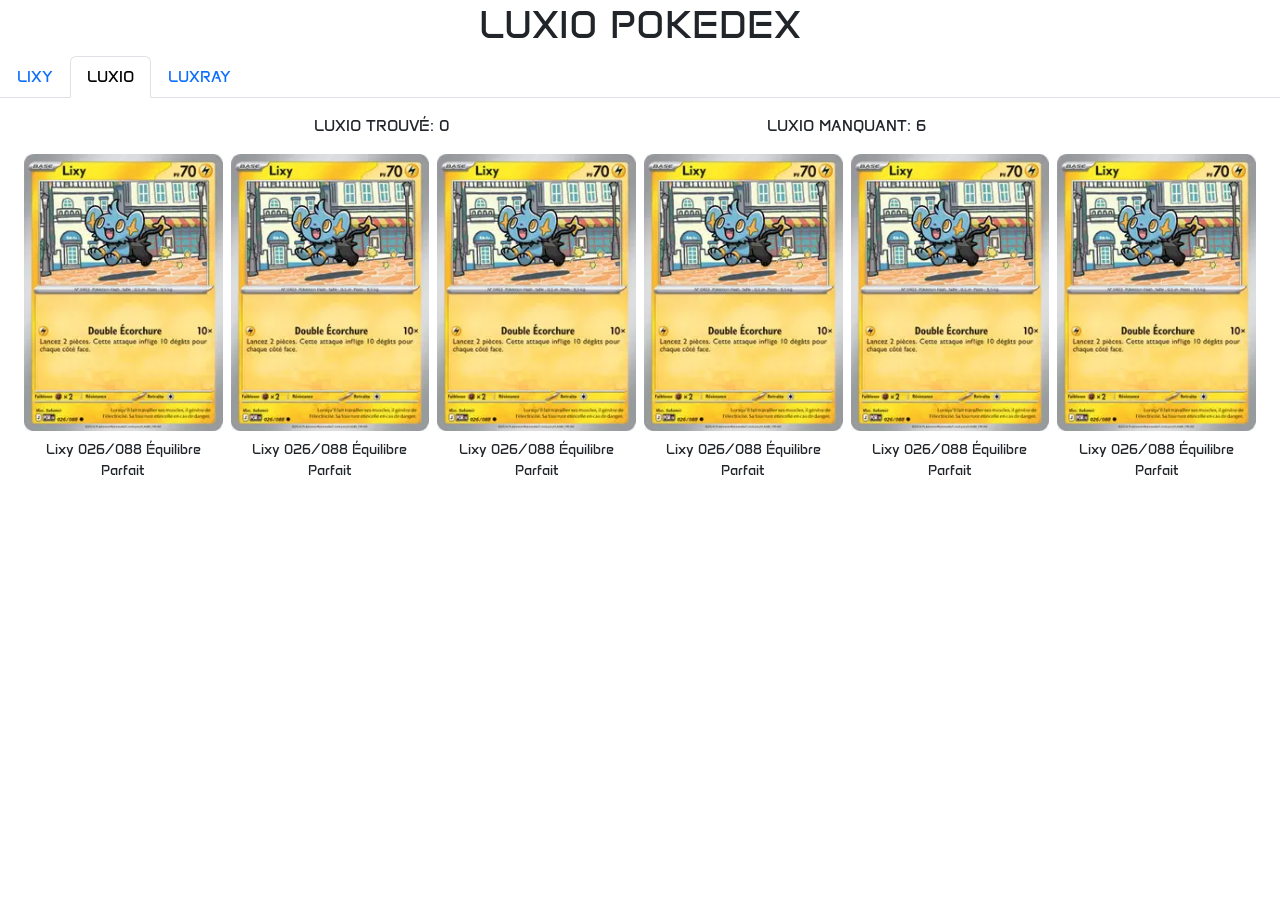
==== Luxio.html @ efff01df "police good" ====
<!DOCTYPE html>
<html lang="fr">
<head>
    <meta charset="UTF-8">
    <meta name="viewport" content="width=device-width, initial-scale=1.0">
    <meta name="author" content="Binand-Leprand Justin" />
    <link
      href="https://cdn.jsdelivr.net/npm/bootstrap@5.3.3/dist/css/bootstrap.min.css"
      rel="stylesheet"
      crossorigin="anonymous"
    />
    <link
      rel="stylesheet"
      href="https://cdn.jsdelivr.net/npm/bootstrap-icons@1.11.3/font/bootstrap-icons.min.css"
    />
    <link rel="preconnect" href="https://fonts.googleapis.com">
    <link rel="preconnect" href="https://fonts.gstatic.com" crossorigin>
    <link href="https://fonts.googleapis.com/css2?family=Anta&display=swap" rel="stylesheet">
    <link rel="stylesheet" href="css/style.css" />
    <link rel="icon" type="image/x-icon" href="img/rapide ball.ico" />
    <link rel="apple-touch-icon" href="img/rapide ball.ico" />
    <link rel="manifest" href="manifest.json" />
    <title>Luxray/Luxio/Lixy</title>
    <script src="script/main.js" defer></script>
</head>
<body>
    <header class="container text-center">
      <div class="row g-0">
        <div class="col-12">
          <h1>LUXIO POKEDEX</h1>
        </div>
      </div>
    </header>
    <nav>
      <ul class="nav nav-tabs">
        <li class="nav-item">
          <a class="nav-link" href="index.html">LIXY</a>
        </li>
        <li class="nav-item">
          <a class="nav-link active" aria-current="page" href="Luxio.html">LUXIO</a>
        </li>
        <li class="nav-item">
          <a class="nav-link" href="luxray.html">LUXRAY</a>
        </li>
      </ul>
    </nav>
    <main class="container-fluid text-center m-0">
      <div class="row g-2 m-2">
        <div class="col-1">

        </div>
        <div class="col-5">
          LUXIO TROUVÉ: <span id="card-counter-found">0</span>
        </div>
        <div class="col-4">
          LUXIO MANQUANT: <span id="card-counter-missing">0</span>
        </div>
        <div class="col-2">

        </div>
      </div>
      <div class="row g-2 m-2">
        <div class="col-6 col-lg-2">
          <div class="card-select" data-id="card-1">
            <input type="checkbox" class="card-checkbox">
            <div class="card h-100 border-0">
              <img src="img/lixy2688.webp" class="card-img-top" alt="26/88">
              <div class="card-body p-2">
                <p class="card-text small mb-0">Lixy 026/088 Équilibre Parfait</p>
              </div>
            </div>
            <div class="card-overlay">
              <i class="bi bi-check-circle-fill"></i>
            </div>
          </div>
        </div>
        <div class="col-6 col-lg-2">
          <div class="card-select" data-id="card-2">
            <input type="checkbox" class="card-checkbox">
            <div class="card h-100 border-0">
              <img src="img/lixy2688.webp" class="card-img-top" alt="26/88">
              <div class="card-body p-2">
                <p class="card-text small mb-0">Lixy 026/088 Équilibre Parfait</p>
              </div>
            </div>
            <div class="card-overlay">
              <i class="bi bi-check-circle-fill"></i>
            </div>
          </div>
        </div>
        <div class="col-6 col-lg-2">
          <div class="card-select" data-id="card-3">
            <input type="checkbox" class="card-checkbox">
            <div class="card h-100 border-0">
              <img src="img/lixy2688.webp" class="card-img-top" alt="26/88">
              <div class="card-body p-2">
                <p class="card-text small mb-0">Lixy 026/088 Équilibre Parfait</p>
              </div>
            </div>
            <div class="card-overlay">
              <i class="bi bi-check-circle-fill"></i>
            </div>
          </div>
        </div>
        <div class="col-6 col-lg-2">
          <div class="card-select" data-id="card-4">
            <input type="checkbox" class="card-checkbox">
            <div class="card h-100 border-0">
              <img src="img/lixy2688.webp" class="card-img-top" alt="26/88">
              <div class="card-body p-2">
                <p class="card-text small mb-0">Lixy 026/088 Équilibre Parfait</p>
              </div>
            </div>
            <div class="card-overlay">
              <i class="bi bi-check-circle-fill"></i>
            </div>
          </div>
        </div>
        <div class="col-6 col-lg-2">
          <div class="card-select" data-id="card-5">
            <input type="checkbox" class="card-checkbox">
            <div class="card h-100 border-0">
              <img src="img/lixy2688.webp" class="card-img-top" alt="26/88">
              <div class="card-body p-2">
                <p class="card-text small mb-0">Lixy 026/088 Équilibre Parfait</p>
              </div>
            </div>
            <div class="card-overlay">
              <i class="bi bi-check-circle-fill"></i>
            </div>
          </div>
        </div>
        <div class="col-6 col-lg-2">
          <div class="card-select" data-id="card-6">
            <input type="checkbox" class="card-checkbox">
            <div class="card h-100 border-0">
              <img src="img/lixy2688.webp" class="card-img-top" alt="26/88">
              <div class="card-body p-2">
                <p class="card-text small mb-0">Lixy 026/088 Équilibre Parfait</p>
              </div>
            </div>
            <div class="card-overlay">
              <i class="bi bi-check-circle-fill"></i>
            </div>
          </div>
        </div>
      </div>

    </main>
    <footer>

    </footer>
</body>
</html>
---- css/style.css ----
body {
    user-select: none;
    -webkit-user-select: none; /* Chrome, Safari */
    -moz-user-select: none;    /* Firefox */
    -ms-user-select: none;     /* Ancien Edge */
    font-family: "Anta", sans-serif;
    font-style: normal;
}
.card-select {
    position: relative;
    cursor: pointer;
}
.card-select .card-overlay {
    position: absolute;
    inset: 0;
    background-color: rgba(25, 135, 84, 0.55); /* vert bootstrap "success" */
    opacity: 0;
    pointer-events: none;
    transition: opacity 0.15s ease-in-out;
    display: flex;
    align-items: center;
    justify-content: center;
    border-radius: 12px;
}
.card-select .card-overlay i {
    font-size: 2.5rem;
    color: #fff;
}
.card-select input[type="checkbox"] {
  opacity: 0;
  position: absolute;
  top: 0;
  right: 0;
  width: 100%;
  height: 100%;
  margin: 0;
  z-index: 2;
}
.card-select.checked .card-overlay {
    opacity: 1;
}
.card-select.checked .card {
    border: 2px solid #198754;
}
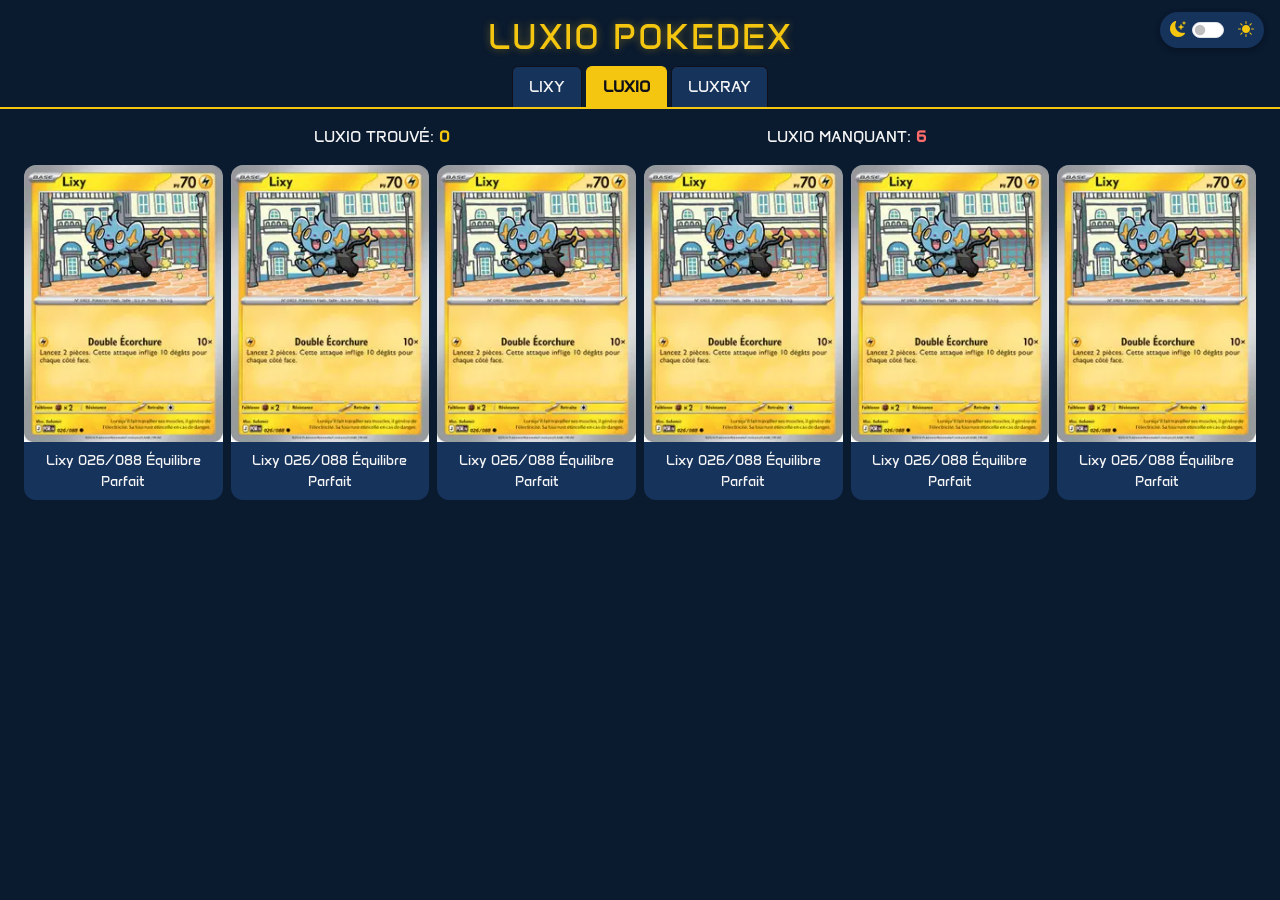
==== commit 2b125c8c: "thme fait" ====
--- a/Luxio.html
+++ b/Luxio.html
@@ -24,6 +24,13 @@
     <script src="script/main.js" defer></script>
 </head>
 <body>
+     <div class="theme-toggle">
+      <i class="bi bi-moon-stars-fill"></i>
+      <div class="form-check form-switch mb-0">
+        <input class="form-check-input" type="checkbox" role="switch" id="theme-switch">
+      </div>
+      <i class="bi bi-sun-fill"></i>
+    </div>
     <header class="container text-center">
       <div class="row g-0">
         <div class="col-12">
--- a/css/style.css
+++ b/css/style.css
@@ -41,4 +41,128 @@
 }
 .card-select.checked .card {
     border: 2px solid #198754;
-}+}
+
+/* ===== Thème SOMBRE (Luxray) — appliqué par défaut ===== */
+:root {
+  --theme-fond: #0a1a2f;          /* fond, bleu nuit très sombre */
+  --theme-carte: #16335c;         /* bleu du pelage */
+  --theme-accent: #10101a;        /* rayures noires */
+  --theme-jaune: #f4c60f;         /* éclair / accents électriques */
+  --theme-jaune-clair: #ffe066;   /* survol / highlight */
+  --theme-texte: #f5f5f5;         /* texte clair sur fond sombre */
+  transition: background-color 0.2s, color 0.2s;
+}
+
+/* ===== Thème CLAIR (Lixy) — activé via body.light-theme ===== */
+body.light-theme {
+  --theme-fond: #cdeaf9;          /* bleu ciel clair */
+  --theme-carte: #7ec8ea;         /* bleu moyen (pelage Lixy) */
+  --theme-accent: #16335c;        /* bleu foncé pour les bordures/accents */
+  --theme-jaune: #e0ac00;         /* jaune un peu plus foncé pour rester lisible sur clair */
+  --theme-jaune-clair: #ffd94a;
+  --theme-texte: #10101a;         /* texte foncé sur fond clair */
+}
+
+/* ===== Fond général ===== */
+body {
+  background-color: var(--theme-fond);
+  color: var(--theme-texte);
+  min-height: 100vh;
+}
+
+/* ===== En-tête ===== */
+header h1 {
+  color: var(--theme-jaune);
+  font-size: 2.2rem;
+  letter-spacing: 2px;
+  text-shadow: 0 0 8px rgba(244, 198, 15, 0.4);
+  padding-top: 1rem;
+}
+
+/* ===== Navigation (onglets) ===== */
+.nav-tabs {
+  border-bottom: 2px solid var(--theme-jaune);
+  justify-content: center;
+}
+
+.nav-tabs .nav-link {
+  color: var(--theme-texte);
+  background-color: var(--theme-carte);
+  border: 1px solid var(--theme-accent);
+  border-bottom: none;
+  margin: 0 2px;
+  transition: background-color 0.2s, color 0.2s;
+}
+
+.nav-tabs .nav-link:hover {
+  background-color: var(--theme-jaune-clair);
+  color: var(--theme-accent);
+}
+
+.nav-tabs .nav-link.active {
+  background-color: var(--theme-jaune);
+  color: var(--theme-accent);
+  font-weight: bold;
+  border-color: var(--theme-jaune);
+}
+
+/* ===== Compteurs "Trouvé / Manquant" ===== */
+#card-counter-found {
+  color: var(--theme-jaune);
+  font-weight: bold;
+}
+
+#card-counter-missing {
+  color: #ff6b6b;
+  font-weight: bold;
+}
+
+/* ===== Cartes ===== */
+.card {
+  background-color: var(--theme-carte);
+  color: var(--theme-texte);
+  border-radius: 12px;
+  overflow: hidden;
+}
+
+.card-text {
+  color: var(--theme-texte);
+}
+
+/* ===== Pied de page ===== */
+footer {
+  color: var(--theme-texte);
+  opacity: 0.7;
+  padding: 1rem;
+  text-align: center;
+}
+
+/* ===== Interrupteur thème clair/sombre (haut à droite) ===== */
+.theme-toggle {
+  position: fixed;
+  top: 12px;
+  right: 16px;
+  z-index: 1000;
+  display: flex;
+  align-items: center;
+  gap: 6px;
+  background-color: var(--theme-carte);
+  padding: 6px 10px;
+  border-radius: 20px;
+  box-shadow: 0 2px 6px rgba(0, 0, 0, 0.3);
+}
+
+.theme-toggle i {
+  color: var(--theme-jaune);
+  font-size: 1rem;
+}
+
+.theme-toggle .form-check-input {
+  cursor: pointer;
+}
+
+.theme-toggle .form-check-input:checked {
+  background-color: var(--theme-jaune);
+  border-color: var(--theme-jaune);
+}
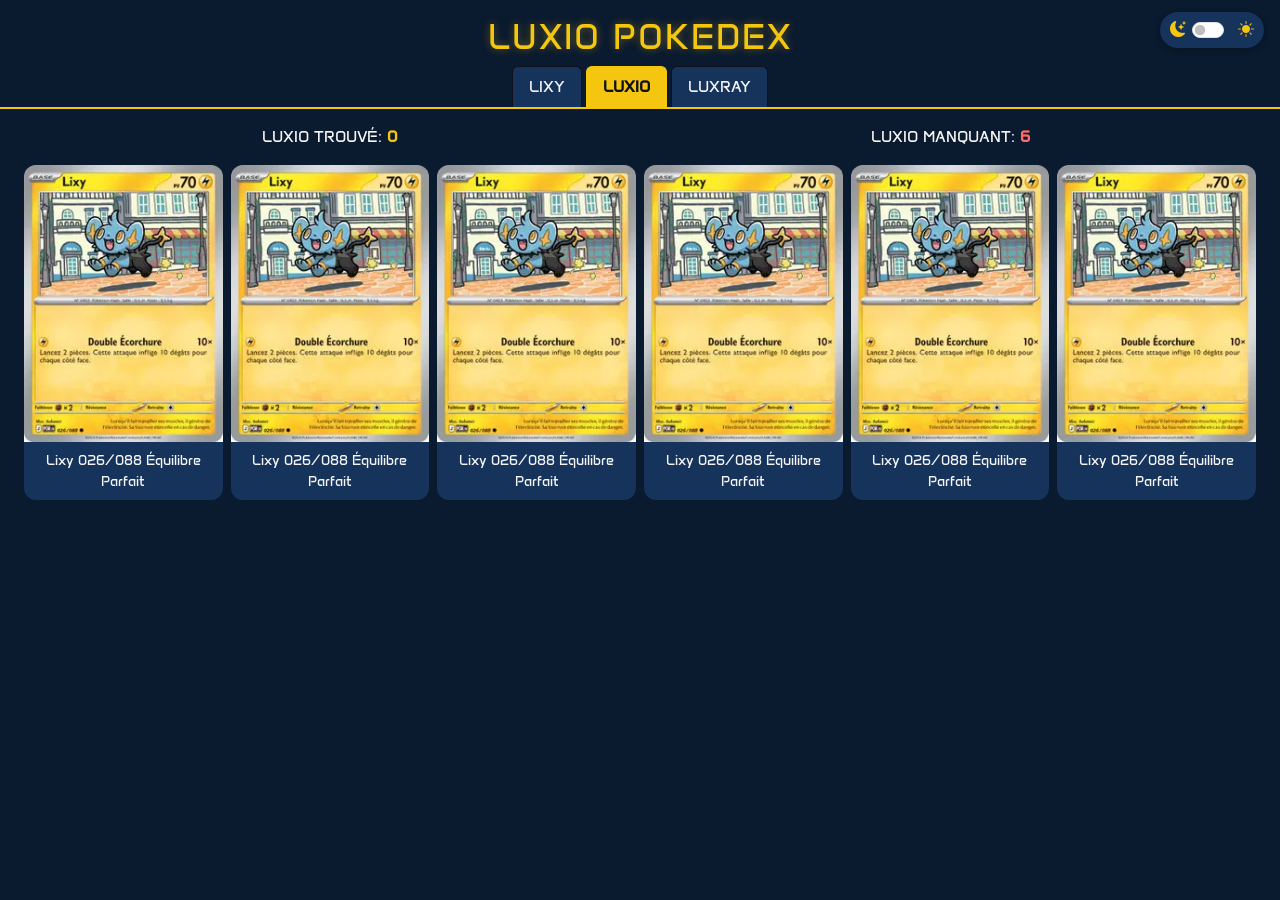
==== commit 6a651dcf: "label" ====
--- a/Luxio.html
+++ b/Luxio.html
@@ -34,7 +34,7 @@
     <header class="container text-center">
       <div class="row g-0">
         <div class="col-12">
-          <h1>LUXIO POKEDEX</h1>
+          <h1><span class="title-part">LUXIO</span> POKEDEX</h1>
         </div>
       </div>
     </header>
@@ -53,17 +53,11 @@
     </nav>
     <main class="container-fluid text-center m-0">
       <div class="row g-2 m-2">
-        <div class="col-1">
-
+        <div class="col-6">
+          <span class="counter-label">LUXIO</span> TROUVÉ: <span id="card-counter-found">0</span>
         </div>
-        <div class="col-5">
-          LUXIO TROUVÉ: <span id="card-counter-found">0</span>
-        </div>
-        <div class="col-4">
-          LUXIO MANQUANT: <span id="card-counter-missing">0</span>
-        </div>
-        <div class="col-2">
-
+        <div class="col-6">
+          <span class="counter-label">LUXIO</span> MANQUANT: <span id="card-counter-missing">0</span>
         </div>
       </div>
       <div class="row g-2 m-2">
--- a/css/style.css
+++ b/css/style.css
@@ -140,7 +140,7 @@
 
 /* ===== Interrupteur thème clair/sombre (haut à droite) ===== */
 .theme-toggle {
-  position: fixed;
+  position: absolute;
   top: 12px;
   right: 16px;
   z-index: 1000;
@@ -166,3 +166,24 @@
   background-color: var(--theme-jaune);
   border-color: var(--theme-jaune);
 }
+@media (max-width: 576px) {
+  .title-part {
+    display: block;
+  }
+
+  .theme-toggle {
+    padding: 4px 8px;
+    gap: 4px;
+    top: 8px;
+    right: 8px;
+  }
+
+  .theme-toggle i {
+    font-size: 0.8rem;
+  }
+
+  .theme-toggle .form-check-input {
+    width: 1.8em;
+    height: 1em;
+  }
+}
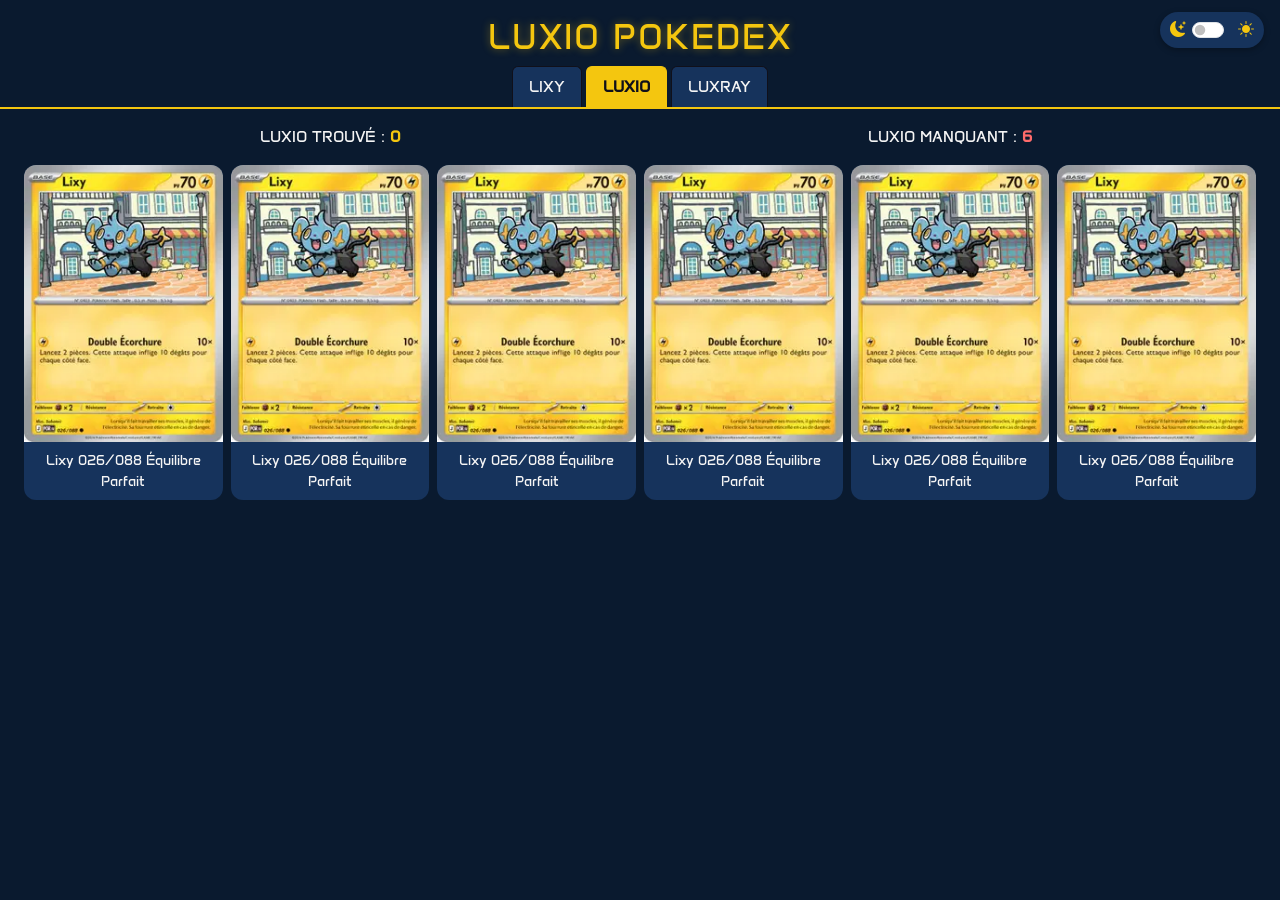
==== commit 726d41d0: "test" ====
--- a/Luxio.html
+++ b/Luxio.html
@@ -54,10 +54,14 @@
     <main class="container-fluid text-center m-0">
       <div class="row g-2 m-2">
         <div class="col-6">
-          <span class="counter-label">LUXIO</span> TROUVÉ: <span id="card-counter-found">0</span>
+          <span class="counter-label">LUXIO</span>
+          <span class="counter-label">TROUVÉ :</span>
+          <span id="card-counter-found">0</span>
         </div>
         <div class="col-6">
-          <span class="counter-label">LUXIO</span> MANQUANT: <span id="card-counter-missing">0</span>
+          <span class="counter-label">LUXIO</span>
+          <span class="counter-label">MANQUANT :</span>
+          <span id="card-counter-missing">0</span>
         </div>
       </div>
       <div class="row g-2 m-2">
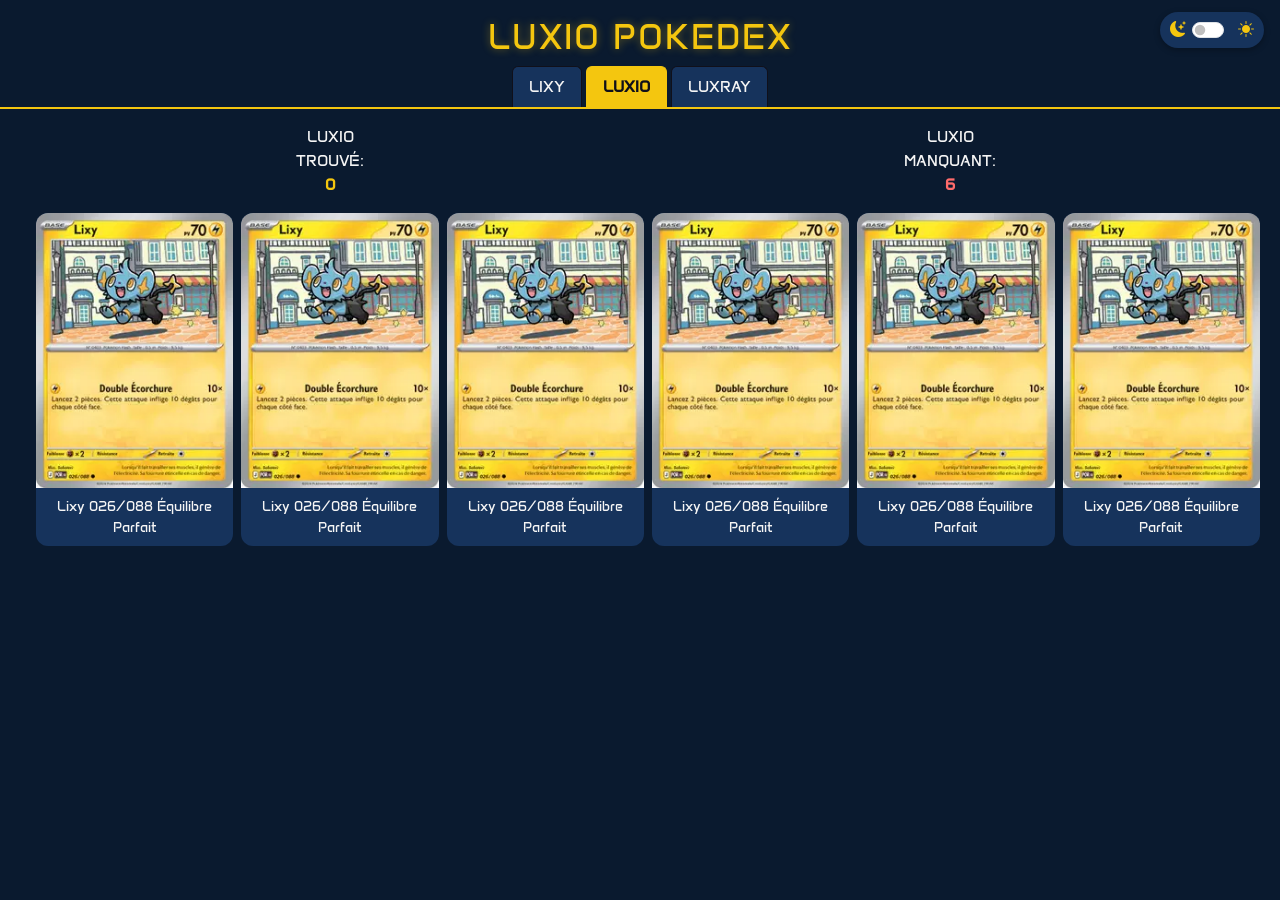
==== commit d894f300: "hfg" ====
--- a/Luxio.html
+++ b/Luxio.html
@@ -54,16 +54,11 @@
     <main class="container-fluid text-center m-0">
       <div class="row g-2 m-2">
         <div class="col-6">
-          <span class="counter-label">LUXIO</span>
-          <span class="counter-label">TROUVÉ :</span>
-          <span id="card-counter-found">0</span>
+          LUXIO<br>TROUVÉ:<br><span id="card-counter-found">0</span>
         </div>
         <div class="col-6">
-          <span class="counter-label">LUXIO</span>
-          <span class="counter-label">MANQUANT :</span>
-          <span id="card-counter-missing">0</span>
+          LUXIO<br>MANQUANT:<br><span id="card-counter-missing">0</span>
         </div>
-      </div>
       <div class="row g-2 m-2">
         <div class="col-6 col-lg-2">
           <div class="card-select" data-id="card-1">
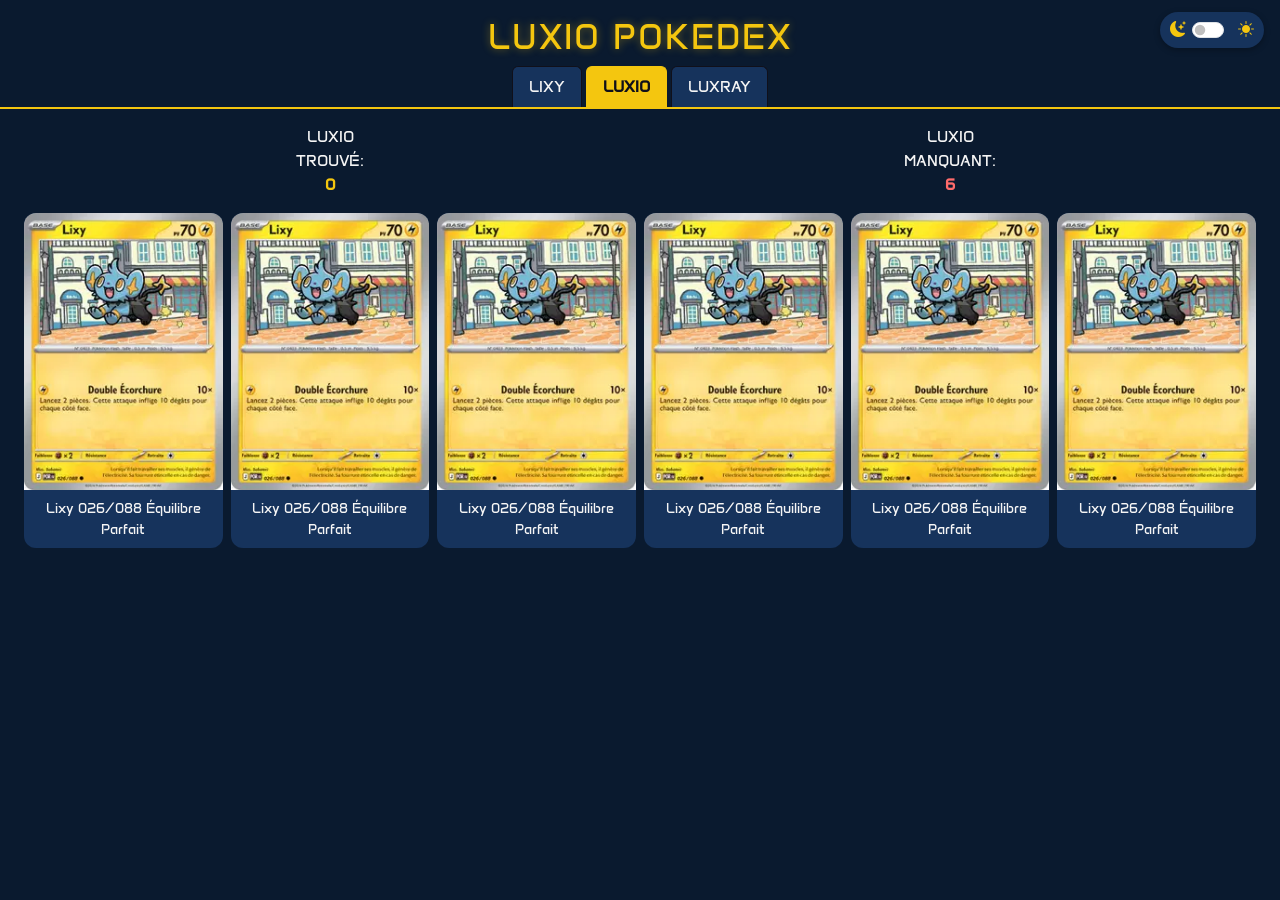
==== commit bfbd30f2: "div pb" ====
--- a/Luxio.html
+++ b/Luxio.html
@@ -59,6 +59,7 @@
         <div class="col-6">
           LUXIO<br>MANQUANT:<br><span id="card-counter-missing">0</span>
         </div>
+      </div>
       <div class="row g-2 m-2">
         <div class="col-6 col-lg-2">
           <div class="card-select" data-id="card-1">
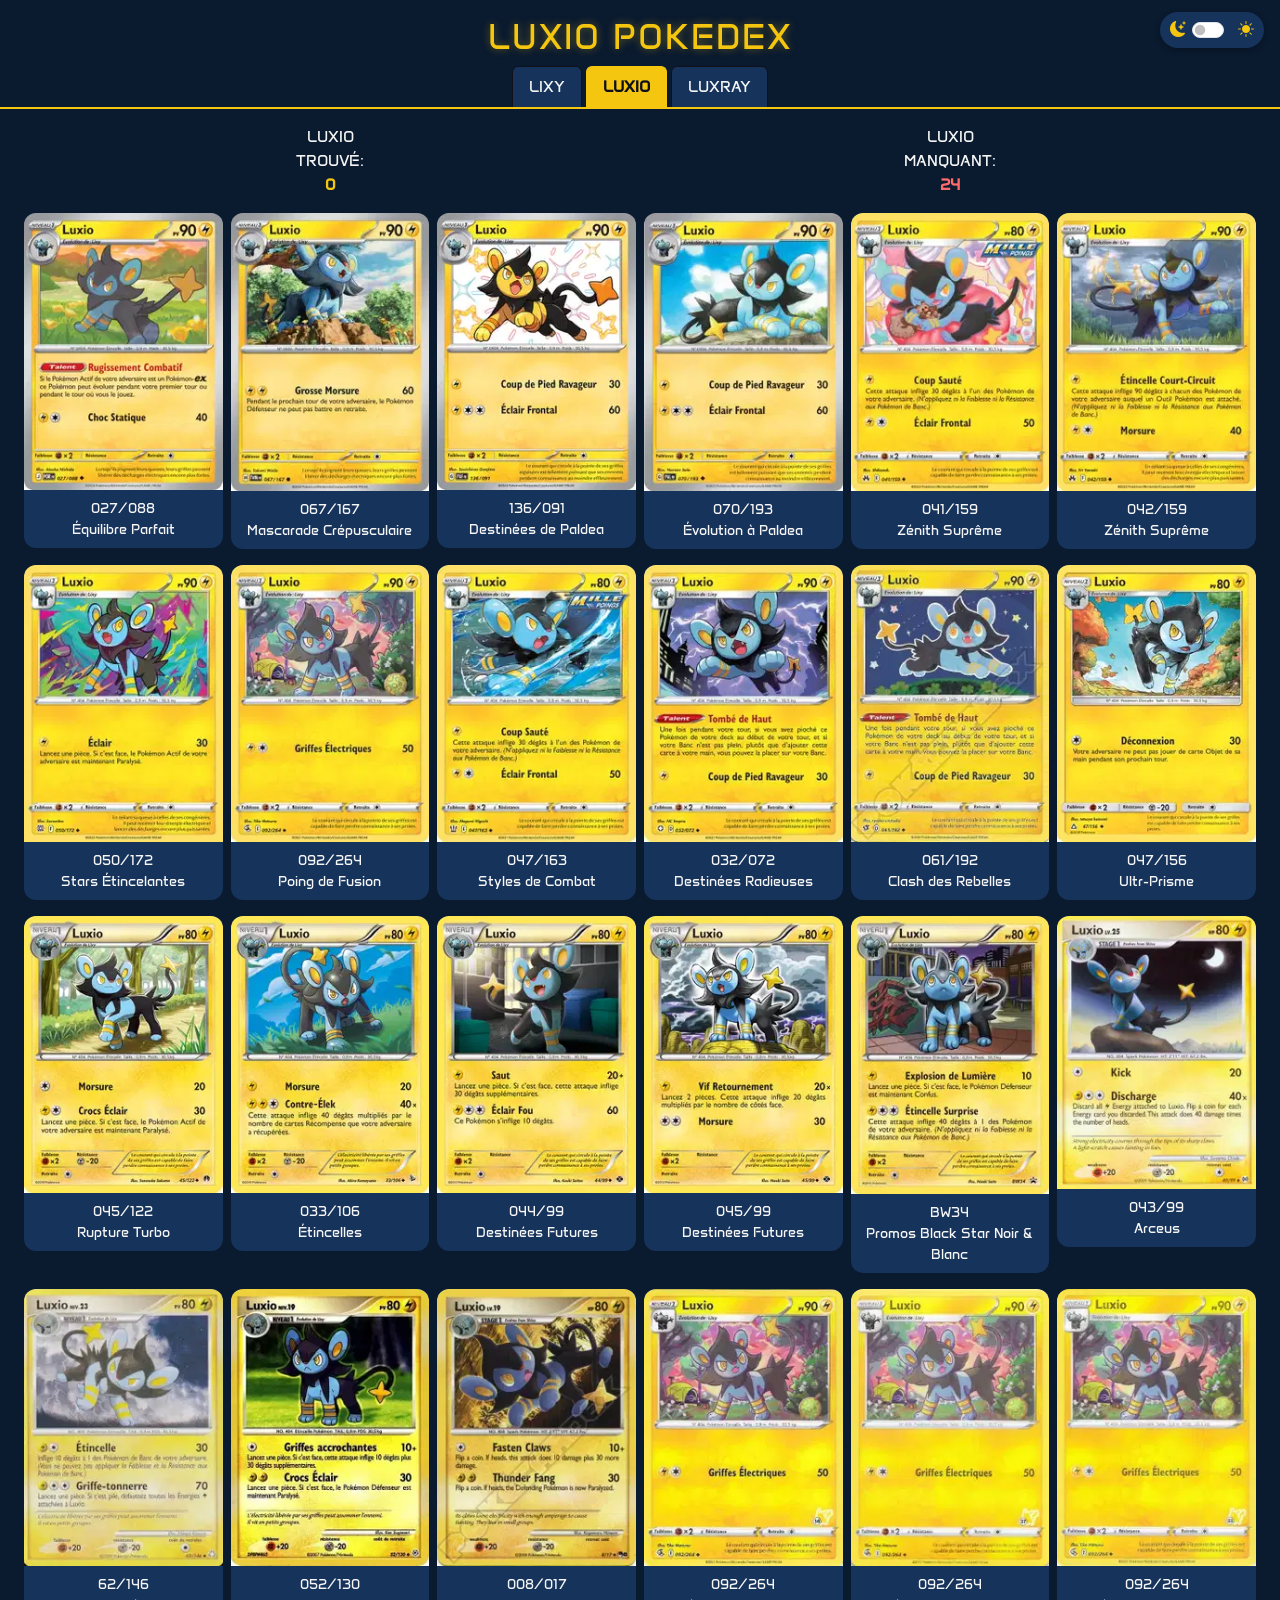
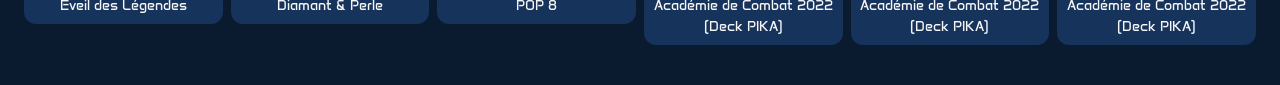
==== commit a4658e46: "luxio good" ====
--- a/Luxio.html
+++ b/Luxio.html
@@ -65,9 +65,9 @@
           <div class="card-select" data-id="card-1">
             <input type="checkbox" class="card-checkbox">
             <div class="card h-100 border-0">
-              <img src="img/lixy2688.webp" class="card-img-top" alt="26/88">
-              <div class="card-body p-2">
-                <p class="card-text small mb-0">Lixy 026/088 Équilibre Parfait</p>
+              <img src="img/27x.webp" class="card-img-top" alt="26/88">
+              <div class="card-body p-2">
+                <p class="card-text small mb-0"> 027/088 <br> Équilibre Parfait</p>
               </div>
             </div>
             <div class="card-overlay">
@@ -79,9 +79,9 @@
           <div class="card-select" data-id="card-2">
             <input type="checkbox" class="card-checkbox">
             <div class="card h-100 border-0">
-              <img src="img/lixy2688.webp" class="card-img-top" alt="26/88">
-              <div class="card-body p-2">
-                <p class="card-text small mb-0">Lixy 026/088 Équilibre Parfait</p>
+              <img src="img/67x.webp" class="card-img-top" alt="26/88">
+              <div class="card-body p-2">
+                <p class="card-text small mb-0"> 067/167 <br> Mascarade Crépusculaire</p>
               </div>
             </div>
             <div class="card-overlay">
@@ -93,9 +93,9 @@
           <div class="card-select" data-id="card-3">
             <input type="checkbox" class="card-checkbox">
             <div class="card h-100 border-0">
-              <img src="img/lixy2688.webp" class="card-img-top" alt="26/88">
-              <div class="card-body p-2">
-                <p class="card-text small mb-0">Lixy 026/088 Équilibre Parfait</p>
+              <img src="img/136x.webp" class="card-img-top" alt="26/88">
+              <div class="card-body p-2">
+                <p class="card-text small mb-0"> 136/091 <br> Destinées de Paldea</p>
               </div>
             </div>
             <div class="card-overlay">
@@ -107,9 +107,9 @@
           <div class="card-select" data-id="card-4">
             <input type="checkbox" class="card-checkbox">
             <div class="card h-100 border-0">
-              <img src="img/lixy2688.webp" class="card-img-top" alt="26/88">
-              <div class="card-body p-2">
-                <p class="card-text small mb-0">Lixy 026/088 Équilibre Parfait</p>
+              <img src="img/70x.webp" class="card-img-top" alt="26/88">
+              <div class="card-body p-2">
+                <p class="card-text small mb-0"> 070/193 <br> Évolution à Paldea</p>
               </div>
             </div>
             <div class="card-overlay">
@@ -121,9 +121,9 @@
           <div class="card-select" data-id="card-5">
             <input type="checkbox" class="card-checkbox">
             <div class="card h-100 border-0">
-              <img src="img/lixy2688.webp" class="card-img-top" alt="26/88">
-              <div class="card-body p-2">
-                <p class="card-text small mb-0">Lixy 026/088 Équilibre Parfait</p>
+              <img src="img/41x.webp" class="card-img-top" alt="26/88">
+              <div class="card-body p-2">
+                <p class="card-text small mb-0"> 041/159 <br> Zénith Suprême</p>
               </div>
             </div>
             <div class="card-overlay">
@@ -135,18 +135,275 @@
           <div class="card-select" data-id="card-6">
             <input type="checkbox" class="card-checkbox">
             <div class="card h-100 border-0">
-              <img src="img/lixy2688.webp" class="card-img-top" alt="26/88">
-              <div class="card-body p-2">
-                <p class="card-text small mb-0">Lixy 026/088 Équilibre Parfait</p>
-              </div>
-            </div>
-            <div class="card-overlay">
-              <i class="bi bi-check-circle-fill"></i>
-            </div>
-          </div>
-        </div>
-      </div>
-
+              <img src="img/42x.webp" class="card-img-top" alt="26/88">
+              <div class="card-body p-2">
+                <p class="card-text small mb-0"> 042/159 <br> Zénith Suprême</p>
+              </div>
+            </div>
+            <div class="card-overlay">
+              <i class="bi bi-check-circle-fill"></i>
+            </div>
+          </div>
+        </div>
+      </div>
+      <div class="row g-2 m-2">
+        <div class="col-6 col-lg-2">
+          <div class="card-select" data-id="card-7">
+            <input type="checkbox" class="card-checkbox">
+            <div class="card h-100 border-0">
+              <img src="img/50x.webp" class="card-img-top" alt="26/88">
+              <div class="card-body p-2">
+                <p class="card-text small mb-0"> 050/172 <br> Stars Étincelantes</p>
+              </div>
+            </div>
+            <div class="card-overlay">
+              <i class="bi bi-check-circle-fill"></i>
+            </div>
+          </div>
+        </div>
+        <div class="col-6 col-lg-2">
+          <div class="card-select" data-id="card-8">
+            <input type="checkbox" class="card-checkbox">
+            <div class="card h-100 border-0">
+              <img src="img/92x.webp" class="card-img-top" alt="26/88">
+              <div class="card-body p-2">
+                <p class="card-text small mb-0"> 092/264 <br> Poing de Fusion</p>
+              </div>
+            </div>
+            <div class="card-overlay">
+              <i class="bi bi-check-circle-fill"></i>
+            </div>
+          </div>
+        </div>
+        <div class="col-6 col-lg-2">
+          <div class="card-select" data-id="card-9">
+            <input type="checkbox" class="card-checkbox">
+            <div class="card h-100 border-0">
+              <img src="img/47x.webp" class="card-img-top" alt="26/88">
+              <div class="card-body p-2">
+                <p class="card-text small mb-0"> 047/163 <br> Styles de Combat</p>
+              </div>
+            </div>
+            <div class="card-overlay">
+              <i class="bi bi-check-circle-fill"></i>
+            </div>
+          </div>
+        </div>
+        <div class="col-6 col-lg-2">
+          <div class="card-select" data-id="card-10">
+            <input type="checkbox" class="card-checkbox">
+            <div class="card h-100 border-0">
+              <img src="img/32x.webp" class="card-img-top" alt="26/88">
+              <div class="card-body p-2">
+                <p class="card-text small mb-0"> 032/072 <br> Destinées Radieuses</p>
+              </div>
+            </div>
+            <div class="card-overlay">
+              <i class="bi bi-check-circle-fill"></i>
+            </div>
+          </div>
+        </div>
+        <div class="col-6 col-lg-2">
+          <div class="card-select" data-id="card-11">
+            <input type="checkbox" class="card-checkbox">
+            <div class="card h-100 border-0">
+              <img src="img/61x.webp" class="card-img-top" alt="26/88">
+              <div class="card-body p-2">
+                <p class="card-text small mb-0"> 061/192 <br> Clash des Rebelles</p>
+              </div>
+            </div>
+            <div class="card-overlay">
+              <i class="bi bi-check-circle-fill"></i>
+            </div>
+          </div>
+        </div>
+        <div class="col-6 col-lg-2">
+          <div class="card-select" data-id="card-12">
+            <input type="checkbox" class="card-checkbox">
+            <div class="card h-100 border-0">
+              <img src="img/47xi.webp" class="card-img-top" alt="26/88">
+              <div class="card-body p-2">
+                <p class="card-text small mb-0"> 047/156 <br> Ultr-Prisme</p>
+              </div>
+            </div>
+            <div class="card-overlay">
+              <i class="bi bi-check-circle-fill"></i>
+            </div>
+          </div>
+        </div>
+      </div>
+      <div class="row g-2 m-2">
+        <div class="col-6 col-lg-2">
+          <div class="card-select" data-id="card-13">
+            <input type="checkbox" class="card-checkbox">
+            <div class="card h-100 border-0">
+              <img src="img/45x.webp" class="card-img-top" alt="26/88">
+              <div class="card-body p-2">
+                <p class="card-text small mb-0"> 045/122 <br> Rupture Turbo</p>
+              </div>
+            </div>
+            <div class="card-overlay">
+              <i class="bi bi-check-circle-fill"></i>
+            </div>
+          </div>
+        </div>
+        <div class="col-6 col-lg-2">
+          <div class="card-select" data-id="card-14">
+            <input type="checkbox" class="card-checkbox">
+            <div class="card h-100 border-0">
+              <img src="img/33x.webp" class="card-img-top" alt="26/88">
+              <div class="card-body p-2">
+                <p class="card-text small mb-0"> 033/106 <br> Étincelles</p>
+              </div>
+            </div>
+            <div class="card-overlay">
+              <i class="bi bi-check-circle-fill"></i>
+            </div>
+          </div>
+        </div>
+        <div class="col-6 col-lg-2">
+          <div class="card-select" data-id="card-15">
+            <input type="checkbox" class="card-checkbox">
+            <div class="card h-100 border-0">
+              <img src="img/44x.webp" class="card-img-top" alt="26/88">
+              <div class="card-body p-2">
+                <p class="card-text small mb-0"> 044/99 <br> Destinées Futures</p>
+              </div>
+            </div>
+            <div class="card-overlay">
+              <i class="bi bi-check-circle-fill"></i>
+            </div>
+          </div>
+        </div>
+        <div class="col-6 col-lg-2">
+          <div class="card-select" data-id="card-16">
+            <input type="checkbox" class="card-checkbox">
+            <div class="card h-100 border-0">
+              <img src="img/45xi.webp" class="card-img-top" alt="26/88">
+              <div class="card-body p-2">
+                <p class="card-text small mb-0"> 045/99 <br> Destinées Futures</p>
+              </div>
+            </div>
+            <div class="card-overlay">
+              <i class="bi bi-check-circle-fill"></i>
+            </div>
+          </div>
+        </div>
+        <div class="col-6 col-lg-2">
+          <div class="card-select" data-id="card-17">
+            <input type="checkbox" class="card-checkbox">
+            <div class="card h-100 border-0">
+              <img src="img/BW34.webp" class="card-img-top" alt="26/88">
+              <div class="card-body p-2">
+                <p class="card-text small mb-0"> BW34 <br> Promos Black Star Noir & Blanc</p>
+              </div>
+            </div>
+            <div class="card-overlay">
+              <i class="bi bi-check-circle-fill"></i>
+            </div>
+          </div>
+        </div>
+        <div class="col-6 col-lg-2">
+          <div class="card-select" data-id="card-18">
+            <input type="checkbox" class="card-checkbox">
+            <div class="card h-100 border-0">
+              <img src="img/43x.webp" class="card-img-top" alt="26/88">
+              <div class="card-body p-2">
+                <p class="card-text small mb-0"> 043/99 <br> Arceus</p>
+              </div>
+            </div>
+            <div class="card-overlay">
+              <i class="bi bi-check-circle-fill"></i>
+            </div>
+          </div>
+        </div>
+      </div>
+      <div class="row g-2 m-2">
+        <div class="col-6 col-lg-2">
+          <div class="card-select" data-id="card-19">
+            <input type="checkbox" class="card-checkbox">
+            <div class="card h-100 border-0">
+              <img src="img/62x.webp" class="card-img-top" alt="26/88">
+              <div class="card-body p-2">
+                <p class="card-text small mb-0"> 62/146 <br> Eveil des Légendes</p>
+              </div>
+            </div>
+            <div class="card-overlay">
+              <i class="bi bi-check-circle-fill"></i>
+            </div>
+          </div>
+        </div>
+        <div class="col-6 col-lg-2">
+          <div class="card-select" data-id="card-20">
+            <input type="checkbox" class="card-checkbox">
+            <div class="card h-100 border-0">
+              <img src="img/52x.webp" class="card-img-top" alt="26/88">
+              <div class="card-body p-2">
+                <p class="card-text small mb-0"> 052/130 <br> Diamant & Perle</p>
+              </div>
+            </div>
+            <div class="card-overlay">
+              <i class="bi bi-check-circle-fill"></i>
+            </div>
+          </div>
+        </div>
+        <div class="col-6 col-lg-2">
+          <div class="card-select" data-id="card-21">
+            <input type="checkbox" class="card-checkbox">
+            <div class="card h-100 border-0">
+              <img src="img/8x.webp" class="card-img-top" alt="26/88">
+              <div class="card-body p-2">
+                <p class="card-text small mb-0"> 008/017 <br> POP 8</p>
+              </div>
+            </div>
+            <div class="card-overlay">
+              <i class="bi bi-check-circle-fill"></i>
+            </div>
+          </div>
+        </div>
+        <div class="col-6 col-lg-2">
+          <div class="card-select" data-id="card-22">
+            <input type="checkbox" class="card-checkbox">
+            <div class="card h-100 border-0">
+              <img src="img/14x.webp" class="card-img-top" alt="26/88">
+              <div class="card-body p-2">
+                <p class="card-text small mb-0"> 092/264 <br> Académie de Combat 2022 (Deck PIKA)</p>
+              </div>
+            </div>
+            <div class="card-overlay">
+              <i class="bi bi-check-circle-fill"></i>
+            </div>
+          </div>
+        </div>
+        <div class="col-6 col-lg-2">
+          <div class="card-select" data-id="card-23">
+            <input type="checkbox" class="card-checkbox">
+            <div class="card h-100 border-0">
+              <img src="img/37x.webp" class="card-img-top" alt="26/88">
+              <div class="card-body p-2">
+                <p class="card-text small mb-0"> 092/264 <br> Académie de Combat 2022 (Deck PIKA)</p>
+              </div>
+            </div>
+            <div class="card-overlay">
+              <i class="bi bi-check-circle-fill"></i>
+            </div>
+          </div>
+        </div>
+        <div class="col-6 col-lg-2">
+          <div class="card-select" data-id="card-24">
+            <input type="checkbox" class="card-checkbox">
+            <div class="card h-100 border-0">
+              <img src="img/53x.webp" class="card-img-top" alt="26/88">
+              <div class="card-body p-2">
+                <p class="card-text small mb-0"> 092/264 <br> Académie de Combat 2022 (Deck PIKA)</p>
+              </div>
+            </div>
+            <div class="card-overlay">
+              <i class="bi bi-check-circle-fill"></i>
+            </div>
+          </div>
+        </div>
+      </div>
     </main>
     <footer>
 
